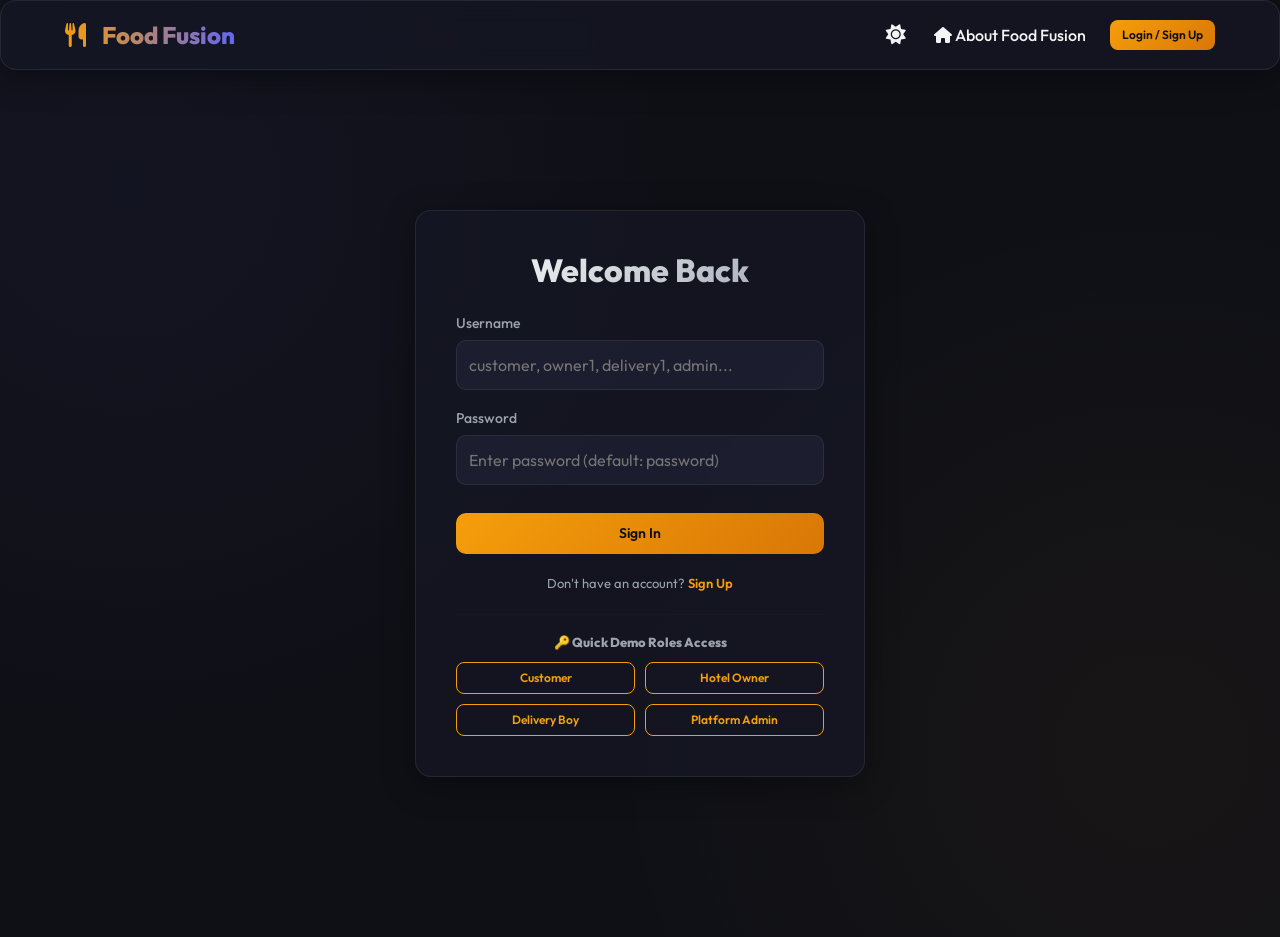
==== src/main/resources/static/index.html @ e440d413 "first commit" ====
<!DOCTYPE html>
<html lang="en">
<head>
    <meta charset="UTF-8">
    <meta name="viewport" content="width=device-width, initial-scale=1.0">
    <meta name="description" content="Food Fusion - A Premium Creative Food Delivery Experience. Sustainable packaging, group ordering lobbies, custom meal creators, and rewards.">
    <title>Food Fusion - Premium Food Delivery App</title>
    <!-- Bootstrap & Font Awesome CDNs -->
    <link rel="stylesheet" href="https://cdn.jsdelivr.net/npm/bootstrap@5.3.0/dist/css/bootstrap.min.css">
    <link rel="stylesheet" href="https://cdnjs.cloudflare.com/ajax/libs/font-awesome/6.4.0/css/all.min.css">
    <link rel="stylesheet" href="css/styles.css">
</head>
<body>

    <!-- Navigation Header -->
    <header class="glass-panel">
        <div class="logo" onclick="App.navigateTo('home')">
            <i class="fa-solid fa-utensils text-warning me-2"></i>Food Fusion
        </div>
        <div style="display:flex; align-items:center; gap:20px;">
            <button class="theme-toggle-btn" onclick="App.toggleTheme()" title="Toggle Light/Dark Theme" id="theme-toggle-btn"><i class="fa-solid fa-sun"></i></button>
            <nav id="nav-links">
                <a onclick="App.navigateTo('home')"><i class="fa-solid fa-house"></i> Home</a>
                <a class="btn btn-primary btn-sm" onclick="App.navigateTo('login')">Login / Sign Up</a>
            </nav>
        </div>
    </header>

    <!-- Dynamic View Target -->
    <main id="main-content" class="container">
        <!-- Rendered dynamically by app.js -->
        <div style="text-align:center; padding:100px 0;">
            <h2 style="margin-bottom:10px;">Loading Food Fusion Experience...</h2>
            <p style="color:var(--text-muted);">Please wait a moment.</p>
        </div>
    </main>

    <!-- Application Scripts -->
    <script src="https://cdn.jsdelivr.net/npm/bootstrap@5.3.0/dist/js/bootstrap.bundle.min.js"></script>
    <script src="js/components.js"></script>
    <script src="js/app.js"></script>
</body>
</html>
---- src/main/resources/static/css/styles.css ----
@import url('https://fonts.googleapis.com/css2?family=Outfit:wght@300;400;500;600;700;800&display=swap');

:root {
    --bg-dark: #0f1016;
    --bg-card: rgba(22, 24, 37, 0.7);
    --bg-input: rgba(30, 32, 50, 0.8);
    --border-color: rgba(255, 255, 255, 0.08);
    
    --primary: #f59e0b; /* Amber */
    --primary-glow: rgba(245, 158, 11, 0.35);
    --primary-gradient: linear-gradient(135deg, #f59e0b 0%, #d97706 100%);
    
    --secondary: #6366f1; /* Indigo */
    --secondary-gradient: linear-gradient(135deg, #6366f1 0%, #4f46e5 100%);
    
    --success: #10b981; /* Emerald */
    --success-gradient: linear-gradient(135deg, #10b981 0%, #059669 100%);
    
    --danger: #ef4444; /* Crimson */
    --danger-gradient: linear-gradient(135deg, #ef4444 0%, #dc2626 100%);
    
    --text-main: #f3f4f6;
    --text-muted: #9ca3af;
    --font-family: 'Outfit', sans-serif;
    
    --shadow-main: 0 8px 32px 0 rgba(0, 0, 0, 0.37);
    --shadow-glow: 0 0 15px var(--primary-glow);
}

* {
    margin: 0;
    padding: 0;
    box-sizing: border-box;
}

body {
    background-color: var(--bg-dark);
    color: var(--text-main);
    font-family: var(--font-family);
    min-height: 100vh;
    overflow-x: hidden;
    background-image: 
        radial-gradient(circle at 10% 20%, rgba(99, 102, 241, 0.05) 0%, transparent 40%),
        radial-gradient(circle at 90% 80%, rgba(245, 158, 11, 0.04) 0%, transparent 40%);
}

#main-content {
    padding-top: 30px;
    padding-bottom: 50px;
}

/* Glassmorphism utility */
.glass-panel {
    background: var(--bg-card);
    backdrop-filter: blur(12px);
    -webkit-backdrop-filter: blur(12px);
    border: 1px solid var(--border-color);
    border-radius: 16px;
    box-shadow: var(--shadow-main);
}

/* Navigation Bar */
header {
    height: 70px;
    display: flex;
    justify-content: space-between;
    align-items: center;
    padding: 0 5%;
    position: sticky;
    top: 0;
    z-index: 100;
    border-bottom: 1px solid var(--border-color);
}

header .logo {
    font-size: 24px;
    font-weight: 800;
    background: linear-gradient(to right, #f59e0b, #6366f1);
    -webkit-background-clip: text;
    -webkit-text-fill-color: transparent;
    cursor: pointer;
    display: flex;
    align-items: center;
    gap: 8px;
}

header nav {
    display: flex;
    align-items: center;
    gap: 24px;
}

header nav a {
    color: var(--text-main);
    text-decoration: none;
    font-weight: 500;
    transition: color 0.2s;
    cursor: pointer;
}

header nav a:hover {
    color: var(--primary);
}

/* Buttons */
.btn {
    padding: 10px 20px;
    border: none;
    border-radius: 10px;
    font-family: var(--font-family);
    font-weight: 600;
    font-size: 14px;
    cursor: pointer;
    transition: all 0.2s ease-in-out;
    display: inline-flex;
    align-items: center;
    justify-content: center;
    gap: 8px;
}

.btn-primary {
    background: var(--primary-gradient);
    color: #0f1016;
}

.btn-primary:hover {
    transform: translateY(-2px);
    box-shadow: var(--shadow-glow);
}

.btn-secondary {
    background: var(--secondary-gradient);
    color: #fff;
}

.btn-secondary:hover {
    transform: translateY(-2px);
}

.btn-outline {
    background: transparent;
    border: 1px solid var(--primary);
    color: var(--primary);
}

.btn-outline:hover {
    background: rgba(245, 158, 11, 0.1);
}

.btn-sm {
    padding: 6px 12px;
    font-size: 12px;
    border-radius: 8px;
}

/* Layout Containers */
.container {
    max-width: 1200px;
    margin: 30px auto;
    padding: 0 20px;
}

.grid-cols-2 {
    display: grid;
    grid-template-columns: repeat(2, 1fr);
    gap: 30px;
}

.grid-cols-3 {
    display: grid;
    grid-template-columns: repeat(3, 1fr);
    gap: 24px;
}

.grid-cols-4 {
    display: grid;
    grid-template-columns: repeat(4, 1fr);
    gap: 20px;
}

@media (max-width: 900px) {
    .grid-cols-4, .grid-cols-3, .grid-cols-2 {
        grid-template-columns: 1fr;
    }
}

/* Auth views style */
.auth-container {
    max-width: 450px;
    margin: 80px auto;
    padding: 40px;
}

.auth-container h2 {
    font-size: 32px;
    font-weight: 800;
    margin-bottom: 24px;
    text-align: center;
    background: linear-gradient(135deg, #fff 0%, #9ca3af 100%);
    -webkit-background-clip: text;
    -webkit-text-fill-color: transparent;
}

.form-group {
    margin-bottom: 18px;
}

.form-group label {
    display: block;
    font-size: 14px;
    color: var(--text-muted);
    margin-bottom: 6px;
    font-weight: 500;
}

.form-group input, .form-group select, .form-group textarea {
    width: 100%;
    padding: 12px;
    border-radius: 10px;
    border: 1px solid var(--border-color);
    background: var(--bg-input);
    color: #fff;
    font-family: var(--font-family);
    outline: none;
    transition: border-color 0.2s;
}

.form-group input:focus, .form-group select:focus {
    border-color: var(--primary);
}

/* Dashboards and view panels */
.dashboard-wrapper {
    display: flex;
    gap: 30px;
}

.sidebar {
    width: 260px;
    flex-shrink: 0;
    padding: 24px;
}

.sidebar-menu {
    list-style: none;
    margin-top: 20px;
}

.sidebar-menu li {
    padding: 12px 16px;
    border-radius: 8px;
    margin-bottom: 8px;
    cursor: pointer;
    font-weight: 600;
    transition: background 0.2s;
    display: flex;
    align-items: center;
    gap: 12px;
}

.sidebar-menu li:hover, .sidebar-menu li.active {
    background: rgba(245, 158, 11, 0.15);
    color: var(--primary);
}

.content-panel {
    flex-grow: 1;
}

/* Home view components */
.banner {
    position: relative;
    height: 250px;
    border-radius: 20px;
    overflow: hidden;
    margin-bottom: 40px;
    background: linear-gradient(135deg, #1e1b4b 0%, #311042 100%);
    display: flex;
    align-items: center;
    justify-content: space-between;
    padding: 0 80px;
}

.banner-text h1 {
    font-size: 38px;
    font-weight: 800;
    line-height: 1.2;
}

.banner-text span {
    color: var(--primary);
}

.banner-img {
    font-size: 100px;
    animation: float 4s ease-in-out infinite;
}

@keyframes float {
    0%, 100% { transform: translateY(0); }
    50% { transform: translateY(-10px); }
}

/* Search widget */
.search-container {
    display: flex;
    gap: 16px;
    margin-bottom: 30px;
}

.search-input {
    flex-grow: 1;
    position: relative;
}

.search-input input {
    width: 100%;
    padding: 14px 20px 14px 50px;
    border-radius: 12px;
    background: var(--bg-card);
    border: 1px solid var(--border-color);
    color: #fff;
    font-family: var(--font-family);
    outline: none;
    font-size: 16px;
}

.search-input::before {
    content: "🔍";
    position: absolute;
    left: 20px;
    top: 14px;
    font-size: 18px;
}

/* Section Header */
.section-title {
    font-size: 22px;
    font-weight: 700;
    margin: 30px 0 15px 0;
    display: flex;
    justify-content: space-between;
    align-items: center;
}

/* Restaurant & Food Cards */
.card {
    transition: all 0.3s ease;
    overflow: hidden;
}

.card:hover {
    transform: translateY(-5px);
    border-color: rgba(245, 158, 11, 0.4);
}

.card-img-wrapper {
    position: relative;
    height: 160px;
    background: #1e293b;
    display: flex;
    align-items: center;
    justify-content: center;
    font-size: 48px;
}

.card-tag {
    position: absolute;
    top: 12px;
    left: 12px;
    background: rgba(15, 16, 22, 0.85);
    padding: 4px 8px;
    border-radius: 6px;
    font-size: 12px;
    font-weight: 600;
}

.card-rating-tag {
    position: absolute;
    top: 12px;
    right: 12px;
    background: rgba(245, 158, 11, 0.95);
    color: #000;
    padding: 4px 8px;
    border-radius: 6px;
    font-size: 12px;
    font-weight: 700;
}

.card-body {
    padding: 18px;
}

.card-title {
    font-size: 18px;
    font-weight: 700;
    margin-bottom: 6px;
}

.card-desc {
    font-size: 13px;
    color: var(--text-muted);
    margin-bottom: 12px;
    line-height: 1.4;
    display: -webkit-box;
    -webkit-line-clamp: 2;
    -webkit-box-orient: vertical;
    overflow: hidden;
}

.card-meta {
    display: flex;
    justify-content: space-between;
    align-items: center;
    font-size: 13px;
    color: var(--text-muted);
}

.price {
    font-size: 18px;
    font-weight: 700;
    color: var(--primary);
}

/* Category Slider */
.categories-row {
    display: flex;
    gap: 16px;
    overflow-x: auto;
    padding: 10px 0;
    scrollbar-width: none;
}

.category-chip {
    padding: 12px 24px;
    border-radius: 20px;
    background: var(--bg-card);
    border: 1px solid var(--border-color);
    cursor: pointer;
    font-weight: 600;
    white-space: nowrap;
    transition: all 0.2s;
}

.category-chip.active, .category-chip:hover {
    background: var(--primary);
    color: #0f1016;
    border-color: var(--primary);
    transform: scale(1.05);
}

/* Spin & Win Styling */
.spin-container {
    display: flex;
    flex-direction: column;
    align-items: center;
    justify-content: center;
    padding: 20px;
}

.wheel-wrapper {
    position: relative;
    width: 280px;
    height: 280px;
    margin-bottom: 30px;
}

.wheel {
    width: 100%;
    height: 100%;
    border-radius: 50%;
    border: 8px solid #334155;
    background: conic-gradient(
        #ea580c 0% 16.6%, 
        #f59e0b 16.6% 33.3%, 
        #10b981 33.3% 50%, 
        #3b82f6 50% 66.6%, 
        #8b5cf6 66.6% 83.3%, 
        #ec4899 83.3% 100%
    );
    box-shadow: 0 0 30px rgba(0, 0, 0, 0.6), var(--shadow-glow);
    transition: transform 4s cubic-bezier(0.15, 0.85, 0.35, 1.02);
}

.wheel-pointer {
    position: absolute;
    top: -15px;
    left: 50%;
    transform: translateX(-50%);
    width: 0;
    height: 0;
    border-left: 15px solid transparent;
    border-right: 15px solid transparent;
    border-top: 25px solid #ef4444;
    z-index: 10;
}

.wheel-center {
    position: absolute;
    top: 50%;
    left: 50%;
    transform: translate(-50%, -50%);
    width: 40px;
    height: 40px;
    background: #fff;
    border-radius: 50%;
    border: 4px solid #1e293b;
    z-index: 5;
}

/* Live Order Tracking Timeline */
.timeline-container {
    margin-top: 24px;
    padding: 20px;
}

.timeline {
    position: relative;
    padding-left: 30px;
    list-style: none;
}

.timeline::before {
    content: '';
    position: absolute;
    left: 9px;
    top: 5px;
    bottom: 5px;
    width: 2px;
    background: #334155;
}

.timeline-item {
    position: relative;
    margin-bottom: 24px;
}

.timeline-item::before {
    content: '';
    position: absolute;
    left: -26px;
    top: 4px;
    width: 10px;
    height: 10px;
    border-radius: 50%;
    background: #475569;
    border: 2px solid var(--bg-dark);
}

.timeline-item.active::before {
    background: var(--success);
    box-shadow: 0 0 8px var(--success);
}

.timeline-item.active {
    font-weight: 600;
    color: #fff;
}

.timeline-time {
    font-size: 12px;
    color: var(--text-muted);
}

/* Floating Notification popup */
.notification {
    position: fixed;
    bottom: 24px;
    right: 24px;
    padding: 16px 24px;
    border-radius: 12px;
    z-index: 999;
    display: flex;
    align-items: center;
    gap: 12px;
    animation: slideIn 0.3s ease forwards;
}

@keyframes slideIn {
    from { transform: translateX(120%); }
    to { transform: translateX(0); }
}

/* Modals */
.modal-overlay {
    position: fixed;
    top: 0;
    left: 0;
    width: 100vw;
    height: 100vh;
    background: rgba(0, 0, 0, 0.75);
    z-index: 500;
    display: flex;
    align-items: center;
    justify-content: center;
}

.modal-content {
    max-width: 500px;
    width: 90%;
    padding: 30px;
    position: relative;
}

.close-modal {
    position: absolute;
    top: 20px;
    right: 20px;
    font-size: 20px;
    cursor: pointer;
    background: none;
    border: none;
    color: var(--text-muted);
}

/* Chat interface */
.chat-window {
    height: 300px;
    display: flex;
    flex-direction: column;
    margin-top: 15px;
}

.chat-messages {
    flex-grow: 1;
    overflow-y: auto;
    padding: 10px;
    border-radius: 10px;
    background: rgba(0, 0, 0, 0.2);
    margin-bottom: 12px;
}

.chat-bubble {
    padding: 8px 12px;
    border-radius: 10px;
    margin-bottom: 8px;
    max-width: 80%;
    font-size: 13px;
    word-break: break-all;
}

.chat-bubble.me {
    background: var(--secondary);
    color: #fff;
    margin-left: auto;
}

.chat-bubble.them {
    background: var(--bg-input);
    color: var(--text-main);
    margin-right: auto;
}

.chat-input-row {
    display: flex;
    gap: 10px;
}

/* Badges and achievements list */
.badge-item {
    display: flex;
    align-items: center;
    gap: 16px;
    padding: 16px;
    border-radius: 12px;
    background: rgba(255, 255, 255, 0.02);
    border: 1px solid var(--border-color);
}

.badge-icon {
    font-size: 32px;
    background: rgba(255, 255, 255, 0.05);
    width: 60px;
    height: 60px;
    border-radius: 50%;
    display: flex;
    align-items: center;
    justify-content: center;
}

.badge-item.completed {
    border-color: rgba(16, 185, 129, 0.3);
    background: rgba(16, 185, 129, 0.02);
}

.badge-item.completed .badge-icon {
    background: rgba(16, 185, 129, 0.1);
    box-shadow: 0 0 10px rgba(16, 185, 129, 0.2);
}

.loyalty-badge {
    padding: 4px 10px;
    border-radius: 20px;
    font-size: 12px;
    font-weight: 700;
    text-transform: uppercase;
}

.tier-bronze { background: #b45309; color: #fff; }
.tier-silver { background: #94a3b8; color: #000; }
.tier-gold { background: #fbbf24; color: #000; }
.tier-platinum { background: #e2e8f0; color: #000; box-shadow: 0 0 10px rgba(255, 255, 255, 0.3); }

/* ==========================================
   Light Theme Configs
   ========================================== */
body.light-theme {
    --bg-dark: #f8fafc;
    --bg-card: rgba(255, 255, 255, 0.95);
    --bg-input: #ffffff;
    --border-color: rgba(0, 0, 0, 0.08);
    --text-main: #0f172a;
    --text-muted: #64748b;
    --shadow-main: 0 8px 30px 0 rgba(0, 0, 0, 0.05);
}

body.light-theme .glass-panel {
    background: var(--bg-card);
    border: 1px solid var(--border-color);
    box-shadow: var(--shadow-main);
}

body.light-theme .form-group input, 
body.light-theme .form-group select, 
body.light-theme .form-group textarea,
body.light-theme .search-input input {
    background: #f1f5f9;
    color: #0f172a;
    border-color: rgba(0, 0, 0, 0.1);
}

body.light-theme .form-group label {
    color: #475569;
}

body.light-theme .sidebar-menu li:hover, 
body.light-theme .sidebar-menu li.active {
    background: rgba(245, 158, 11, 0.1);
}

body.light-theme .chat-bubble.them {
    background: #e2e8f0;
    color: #0f172a;
}

body.light-theme .chat-messages {
    background: rgba(0, 0, 0, 0.03);
}

body.light-theme .badge-item {
    background: rgba(0, 0, 0, 0.01);
}

body.light-theme header nav a {
    color: #1e293b;
}

body.light-theme header nav a:hover {
    color: var(--primary);
}

/* Theme Toggle Switcher */
.theme-toggle-btn {
    font-size: 20px;
    background: none;
    border: none;
    cursor: pointer;
    padding: 8px;
    border-radius: 50%;
    transition: background 0.2s, transform 0.2s;
    display: inline-flex;
    align-items: center;
    justify-content: center;
    color: var(--text-main);
    outline: none;
}
.theme-toggle-btn:hover {
    background: rgba(255, 255, 255, 0.05);
    transform: scale(1.1);
}
body.light-theme .theme-toggle-btn:hover {
    background: rgba(0, 0, 0, 0.05);
}

/* Covered Card Food Images */
.card-img-wrapper img {
    width: 100%;
    height: 100%;
    object-fit: cover;
    display: block;
}

/* CSS SVG Bar Charts */
.bar-chart-container {
    display: flex;
    flex-direction: column;
    gap: 14px;
    margin-top: 15px;
}
.chart-bar-row {
    display: flex;
    align-items: center;
    gap: 12px;
}
.chart-bar-label {
    width: 100px;
    font-size: 13px;
    color: var(--text-muted);
    font-weight: 600;
    white-space: nowrap;
}
.chart-bar-track {
    flex-grow: 1;
    height: 14px;
    background: rgba(255, 255, 255, 0.05);
    border-radius: 7px;
    overflow: hidden;
    position: relative;
}
body.light-theme .chart-bar-track {
    background: rgba(0, 0, 0, 0.05);
}
.chart-bar-fill {
    height: 100%;
    background: var(--primary-gradient);
    border-radius: 7px;
    transition: width 1.2s cubic-bezier(0.1, 0.8, 0.2, 1);
}
.chart-bar-val {
    width: 70px;
    font-size: 13px;
    font-weight: 700;
    text-align: right;
    color: var(--text-main);
}

/* ==========================================
   Premium Swiggy/Zomato Feature Styles
   ========================================== */

/* Category Circle Scrolling Layout */
.categories-circular-row {
    display: flex;
    gap: 20px;
    overflow-x: auto;
    padding: 15px 0;
    scrollbar-width: none;
}
.categories-circular-row::-webkit-scrollbar {
    display: none;
}
.category-circle-item {
    display: flex;
    flex-direction: column;
    align-items: center;
    gap: 8px;
    cursor: pointer;
    flex-shrink: 0;
    transition: transform 0.2s;
}
.category-circle-item:hover {
    transform: scale(1.1);
}
.category-circle-icon {
    width: 70px;
    height: 70px;
    border-radius: 50%;
    background: var(--bg-card);
    border: 1px solid var(--border-color);
    display: flex;
    align-items: center;
    justify-content: center;
    font-size: 32px;
    box-shadow: var(--shadow-main);
    transition: all 0.2s;
}
body.light-theme .category-circle-icon {
    background: #f1f5f9;
}
.category-circle-item:hover .category-circle-icon {
    border-color: var(--primary);
    box-shadow: 0 0 15px rgba(245, 158, 11, 0.3);
}
.category-circle-label {
    font-size: 12px;
    font-weight: 700;
    color: var(--text-main);
}

/* Hero Carousel Offers */
.hero-carousel {
    display: flex;
    gap: 16px;
    overflow-x: auto;
    padding-bottom: 10px;
    scrollbar-width: none;
}
.hero-carousel::-webkit-scrollbar {
    display: none;
}
.hero-offer-card {
    flex-shrink: 0;
    width: 320px;
    height: 140px;
    border-radius: 16px;
    padding: 20px;
    display: flex;
    flex-direction: column;
    justify-content: space-between;
    background: linear-gradient(135deg, #f59e0b 0%, #ea580c 100%);
    color: #0f1016;
    box-shadow: 0 8px 20px rgba(234, 88, 12, 0.2);
    cursor: pointer;
    transition: transform 0.2s;
}
.hero-offer-card:hover {
    transform: translateY(-4px);
}
.hero-offer-card.blue {
    background: linear-gradient(135deg, #3b82f6 0%, #1d4ed8 100%);
    color: #fff;
    box-shadow: 0 8px 20px rgba(29, 78, 216, 0.2);
}
.hero-offer-card.purple {
    background: linear-gradient(135deg, #8b5cf6 0%, #6d28d9 100%);
    color: #fff;
    box-shadow: 0 8px 20px rgba(109, 40, 217, 0.2);
}

/* Combo Builder Slots */
.combo-slots-container {
    display: flex;
    flex-direction: column;
    gap: 12px;
    margin-top: 15px;
}
.combo-slot {
    display: flex;
    justify-content: space-between;
    align-items: center;
    padding: 12px 18px;
    border-radius: 12px;
    background: rgba(255, 255, 255, 0.02);
    border: 1px solid var(--border-color);
}
body.light-theme .combo-slot {
    background: #f8fafc;
}
.combo-slot select {
    padding: 6px 12px;
    border-radius: 6px;
    background: var(--bg-input);
    color: var(--text-main);
    border: 1px solid var(--border-color);
    font-size: 13px;
    width: 200px;
}

/* Scratch Card Reward Box */
.scratch-card-container {
    display: flex;
    justify-content: center;
    align-items: center;
    padding: 20px 0;
}
.scratch-card-box {
    width: 220px;
    height: 140px;
    border-radius: 16px;
    border: 2px dashed var(--primary);
    background: var(--bg-card);
    display: flex;
    flex-direction: column;
    align-items: center;
    justify-content: center;
    cursor: pointer;
    position: relative;
    overflow: hidden;
    transition: all 0.3s;
    box-shadow: var(--shadow-main);
}
.scratch-card-box.scratched {
    border-style: solid;
    border-color: var(--success);
    background: rgba(16, 185, 129, 0.05);
}
.scratch-card-overlay {
    position: absolute;
    top: 0;
    left: 0;
    width: 100%;
    height: 100%;
    background: linear-gradient(135deg, #475569 0%, #1e293b 100%);
    display: flex;
    align-items: center;
    justify-content: center;
    color: #fff;
    font-size: 16px;
    font-weight: 700;
    z-index: 2;
    transition: opacity 0.5s ease;
}
.scratch-card-box.scratched .scratch-card-overlay {
    opacity: 0;
    pointer-events: none;
}

/* Badge Special Food Labels */
.badge-ribbon {
    position: absolute;
    top: 10px;
    left: 10px;
    padding: 2px 8px;
    border-radius: 4px;
    font-size: 9px;
    font-weight: 800;
    text-transform: uppercase;
    z-index: 3;
}
.badge-bestseller {
    background: #ea580c;
    color: #fff;
}
.badge-chefspecial {
    background: #8b5cf6;
    color: #fff;
}

/* Delivery Partner Redesign Styles */
.delivery-stats-card {
    background: linear-gradient(145deg, rgba(30, 32, 50, 0.9), rgba(15, 16, 22, 0.9));
    border: 1px solid rgba(255, 255, 255, 0.05);
    border-radius: 16px;
    padding: 24px;
    margin-top: 24px;
    box-shadow: 0 10px 25px rgba(0, 0, 0, 0.3);
}

.delivery-stat-title {
    font-size: 13px;
    font-weight: 700;
    color: rgba(255, 255, 255, 0.6);
    text-transform: uppercase;
    letter-spacing: 1px;
}

.delivery-stat-value {
    font-size: 32px;
    font-weight: 800;
    color: #fff;
}

.delivery-progress-steps {
    display: flex;
    justify-content: space-between;
    position: relative;
    padding: 10px 0;
}

.delivery-progress-steps::before {
    content: '';
    position: absolute;
    top: 50%;
    left: 20px;
    right: 20px;
    height: 2px;
    background: rgba(255, 255, 255, 0.1);
    transform: translateY(-50%);
    z-index: 1;
}

.delivery-step {
    width: 40px;
    height: 40px;
    border-radius: 50%;
    background: var(--bg-card);
    border: 2px solid rgba(255, 255, 255, 0.1);
    display: flex;
    align-items: center;
    justify-content: center;
    z-index: 2;
    color: var(--text-muted);
    font-size: 16px;
    transition: all 0.3s ease;
}

.delivery-step.active {
    border-color: var(--primary);
    color: var(--primary);
    background: rgba(245, 158, 11, 0.1);
    box-shadow: 0 0 15px rgba(245, 158, 11, 0.3);
}

.delivery-step.completed {
    border-color: var(--success);
    color: #fff;
    background: var(--success);
}

/* Admin Panel Styles */
.admin-metric-card {
    background: linear-gradient(145deg, rgba(30, 32, 50, 0.9), rgba(15, 16, 22, 0.9));
    border: 1px solid rgba(255, 255, 255, 0.05);
    border-radius: 16px;
    padding: 24px;
    position: relative;
    overflow: hidden;
    transition: transform 0.2s, box-shadow 0.2s;
}

.admin-metric-card:hover {
    transform: translateY(-3px);
    box-shadow: 0 12px 30px rgba(0, 0, 0, 0.4);
}

.admin-metric-icon {
    position: absolute;
    right: -10px;
    bottom: -10px;
    font-size: 80px;
    opacity: 0.05;
    transform: rotate(-15deg);
}

.admin-metric-title {
    font-size: 12px;
    font-weight: 700;
    color: var(--text-muted);
    text-transform: uppercase;
    letter-spacing: 1px;
    margin-bottom: 8px;
}

.admin-metric-value {
    font-size: 32px;
    font-weight: 800;
    color: #fff;
}

.admin-table {
    width: 100%;
    border-collapse: separate;
    border-spacing: 0 8px;
}

.admin-table th {
    text-align: left;
    font-size: 11px;
    font-weight: 700;
    color: var(--text-muted);
    text-transform: uppercase;
    padding: 0 16px 8px 16px;
    border-bottom: 1px solid rgba(255, 255, 255, 0.05);
}

.admin-table td {
    background: rgba(255, 255, 255, 0.02);
    padding: 16px;
    border-top: 1px solid rgba(255, 255, 255, 0.05);
    border-bottom: 1px solid rgba(255, 255, 255, 0.05);
    vertical-align: middle;
}

.admin-table td:first-child {
    border-left: 1px solid rgba(255, 255, 255, 0.05);
    border-top-left-radius: 12px;
    border-bottom-left-radius: 12px;
}

.admin-table td:last-child {
    border-right: 1px solid rgba(255, 255, 255, 0.05);
    border-top-right-radius: 12px;
    border-bottom-right-radius: 12px;
}

.admin-table tr {
    transition: transform 0.1s;
}

.admin-table tr:hover td {
    background: rgba(255, 255, 255, 0.04);
}

.admin-status-badge {
    padding: 4px 10px;
    border-radius: 20px;
    font-size: 10px;
    font-weight: 800;
    text-transform: uppercase;
    letter-spacing: 0.5px;
}

.badge-pending { background: rgba(245, 158, 11, 0.15); color: #f59e0b; border: 1px solid rgba(245, 158, 11, 0.3); }
.badge-success { background: rgba(16, 185, 129, 0.15); color: #10b981; border: 1px solid rgba(16, 185, 129, 0.3); }
.badge-info { background: rgba(59, 130, 246, 0.15); color: #3b82f6; border: 1px solid rgba(59, 130, 246, 0.3); }

.admin-card-header {
    display: flex;
    justify-content: space-between;
    align-items: center;
    margin-bottom: 24px;
}

.admin-card-header h3 {
    font-size: 18px;
    font-weight: 800;
    color: #fff;
    margin: 0;
}

/* --- Micro Animations & UX Enhancements --- */

/* 1. Fade-in animation for views */
@keyframes fadeInScale {
    0% { opacity: 0; transform: scale(0.98) translateY(10px); }
    100% { opacity: 1; transform: scale(1) translateY(0); }
}

#main-content {
    animation: fadeInScale 0.4s cubic-bezier(0.16, 1, 0.3, 1) forwards;
}

/* 2. Enhanced button active state */
.btn:active {
    transform: scale(0.95);
    transition: transform 0.1s ease;
}

/* 3. Glass Panel Hover Lift */
.glass-panel {
    transition: transform 0.3s ease, box-shadow 0.3s ease, border-color 0.3s ease;
}
.glass-panel:hover {
    transform: translateY(-2px);
    box-shadow: 0 12px 24px rgba(0, 0, 0, 0.15);
    border-color: rgba(255, 255, 255, 0.1);
}
.light-theme .glass-panel:hover {
    box-shadow: 0 12px 24px rgba(0, 0, 0, 0.08);
    border-color: rgba(0, 0, 0, 0.1);
}

/* 4. Metric Cards / Stats Cards Hover Lift */
.admin-metric-card, .delivery-stats-card, .restaurant-card, .menu-item-card {
    transition: transform 0.3s cubic-bezier(0.175, 0.885, 0.32, 1.275), box-shadow 0.3s ease;
}
.admin-metric-card:hover, .delivery-stats-card:hover, .restaurant-card:hover, .menu-item-card:hover {
    transform: translateY(-5px) scale(1.02);
    box-shadow: 0 15px 30px rgba(0, 0, 0, 0.2);
}
.light-theme .admin-metric-card:hover, .light-theme .delivery-stats-card:hover, .light-theme .restaurant-card:hover, .light-theme .menu-item-card:hover {
    box-shadow: 0 15px 30px rgba(0, 0, 0, 0.1);
}

/* 5. Smooth Row Hovers */
.admin-table tr {
    transition: all 0.2s ease;
}
.admin-table tr:hover {
    transform: scale(1.01) translateY(-1px);
    box-shadow: 0 4px 12px rgba(0,0,0,0.1);
    z-index: 1;
    position: relative;
}

/* 6. Subtle Pulse for primary buttons */
@keyframes softPulse {
    0% { box-shadow: 0 0 0 0 rgba(16, 185, 129, 0.4); }
    70% { box-shadow: 0 0 0 10px rgba(16, 185, 129, 0); }
    100% { box-shadow: 0 0 0 0 rgba(16, 185, 129, 0); }
}
.btn-primary:hover {
    animation: softPulse 1.5s infinite;
}

/* 7. Animated Icon inside buttons on hover */
.btn:hover i {
    transform: scale(1.1);
    transition: transform 0.2s cubic-bezier(0.175, 0.885, 0.32, 1.275);
}
.btn i {
    transition: transform 0.2s ease;
}
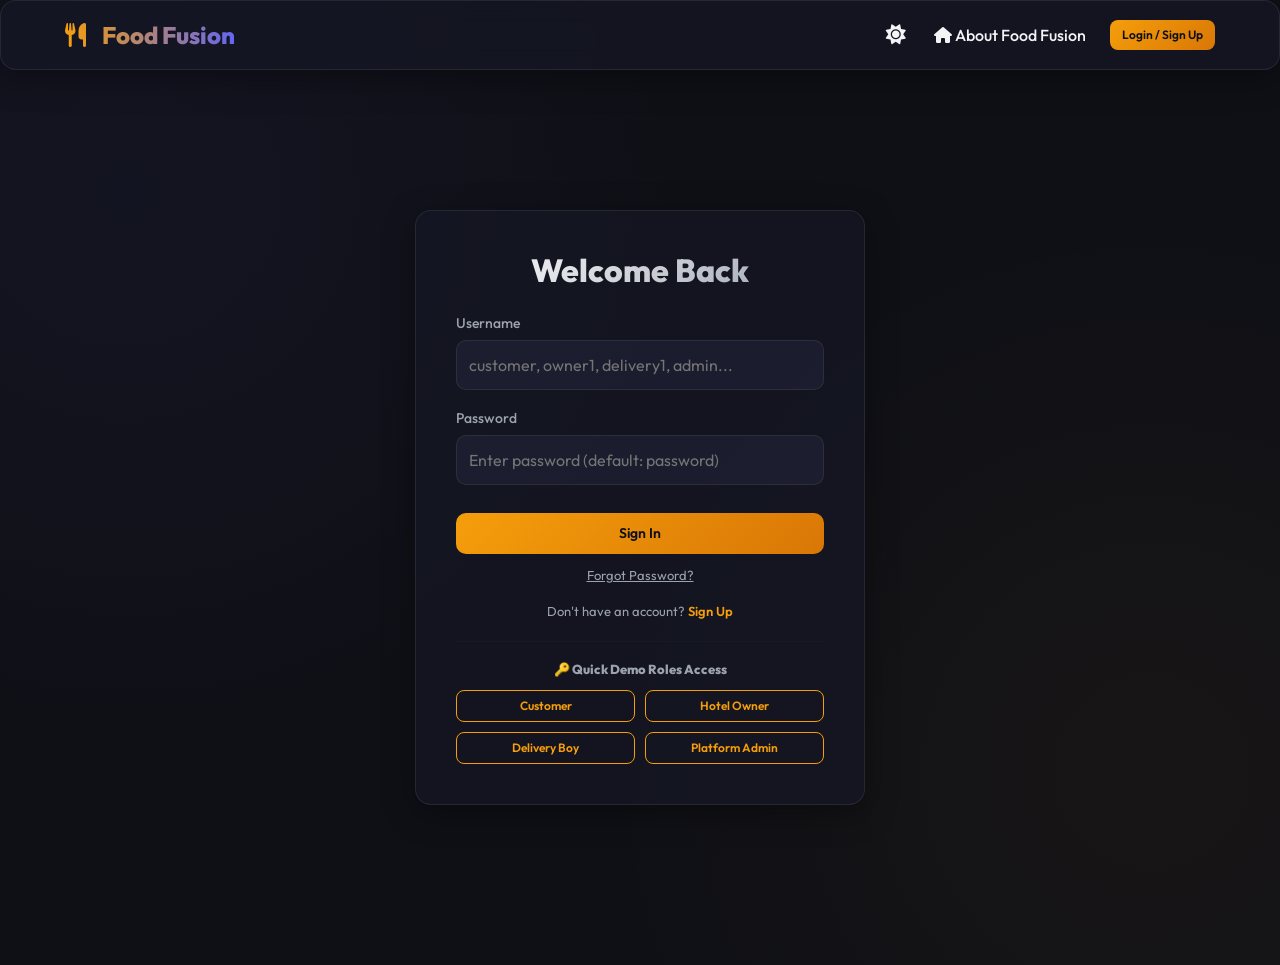
==== commit 9522240f: "updated" ====
--- a/src/main/resources/static/index.html
+++ b/src/main/resources/static/index.html
@@ -6,6 +6,7 @@
     <meta name="description" content="Food Fusion - A Premium Creative Food Delivery Experience. Sustainable packaging, group ordering lobbies, custom meal creators, and rewards.">
     <title>Food Fusion - Premium Food Delivery App</title>
     <!-- Bootstrap & Font Awesome CDNs -->
+    <link rel="icon" type="image/png" href="images/logo.png">
     <link rel="stylesheet" href="https://cdn.jsdelivr.net/npm/bootstrap@5.3.0/dist/css/bootstrap.min.css">
     <link rel="stylesheet" href="https://cdnjs.cloudflare.com/ajax/libs/font-awesome/6.4.0/css/all.min.css">
     <link rel="stylesheet" href="css/styles.css">
--- a/src/main/resources/static/css/styles.css
+++ b/src/main/resources/static/css/styles.css
@@ -84,6 +84,47 @@
     gap: 8px;
 }
 
+/* Brand Logo Utility Classes */
+.brand-logo {
+    height: 44px;
+    max-height: 48px;
+    width: auto;
+    object-fit: contain;
+    vertical-align: middle;
+    transition: transform 0.2s ease;
+}
+
+.brand-logo-md {
+    height: 54px;
+    max-height: 60px;
+    width: auto;
+    object-fit: contain;
+    vertical-align: middle;
+}
+
+.brand-logo-inline {
+    height: 36px;
+    max-height: 40px;
+    width: auto;
+    object-fit: contain;
+    vertical-align: middle;
+}
+
+@media (max-width: 768px) {
+    .brand-logo {
+        height: 36px;
+    }
+    .brand-logo-md {
+        height: 44px;
+    }
+    .brand-logo-inline {
+        height: 30px;
+    }
+    header .logo {
+        font-size: 20px;
+    }
+}
+
 header nav {
     display: flex;
     align-items: center;
